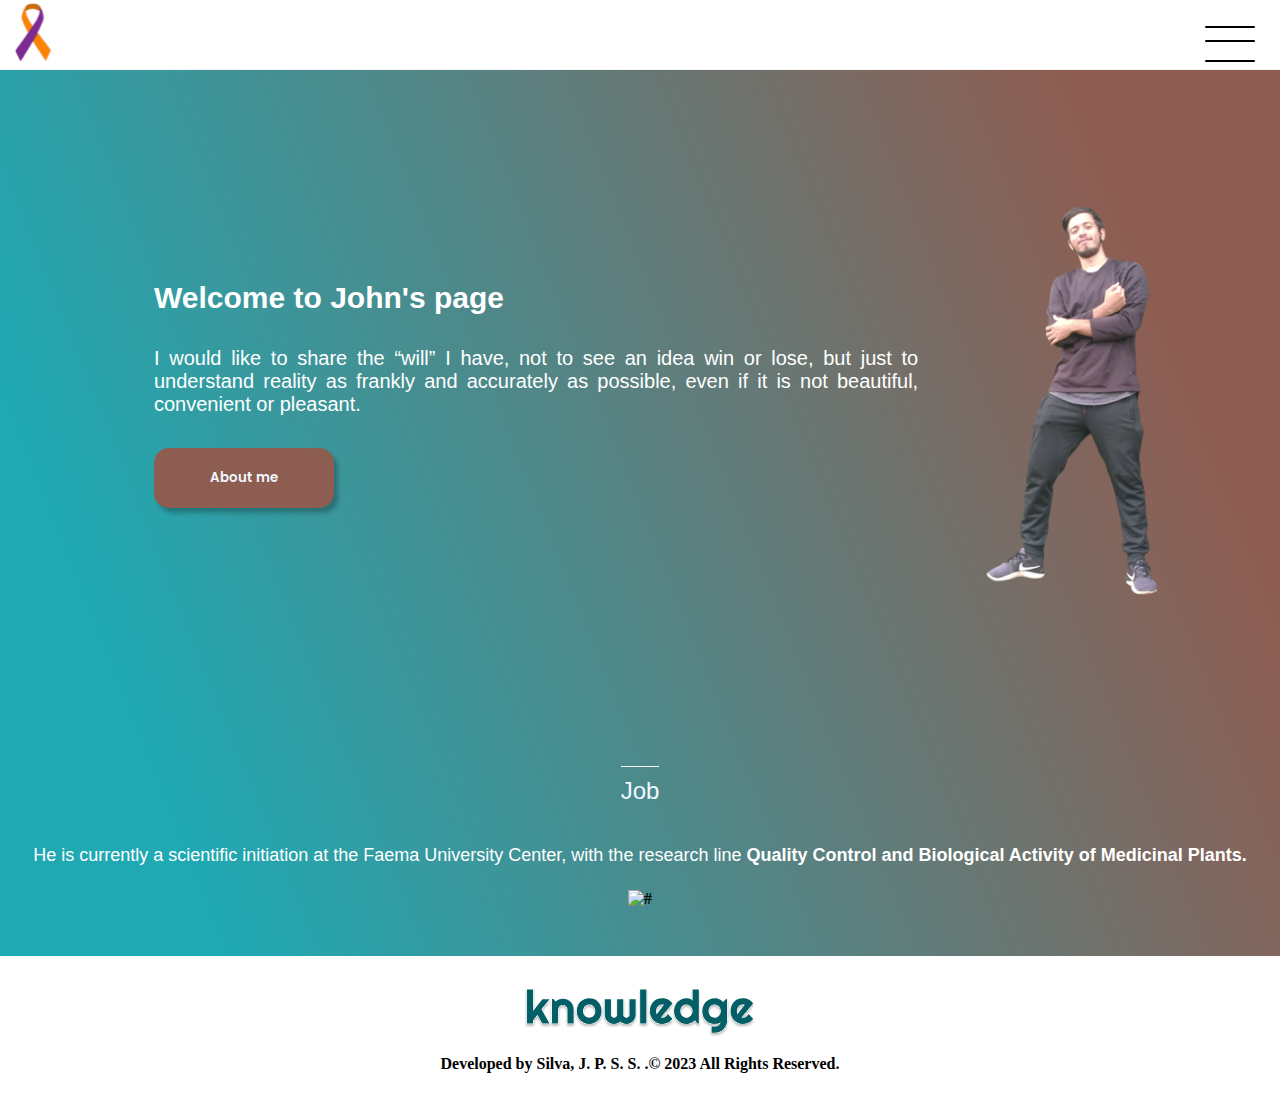
==== index.html @ 94915936 "Add files via upload" ====
<!DOCTYPE html>
<html lang="en">
<head>
    <meta charset="UTF-8">
    <meta http-equiv="X-UA-Compatible" content="IE=edge">
    <meta name="viewport" content="width=device-width, initial-scale=1.0">
    <link rel="stylesheet" type="text/css" href="css/style.css">
    <title>My Page</title>
</head>

<body>
    <header class="header-container">
        <div class="header">
            <div class="checkbox-container">
                <input type="checkbox" id="toggle">
                <label class="checkbox" for="toggle">
                    <div class="trace"></div>
                    <div class="trace"></div>
                    <div class="trace"></div>
                </label>
                <div class="menu"></div>
                <nav class="menu-items">
                    <ul>
                        <li>
                            <a href="index.html">Home</a>
                        </li>
                        <li>
                            <a href="projects.html">Projetos</a>
                        </li>
                        <li>
                            <a href="contacts.html">Contatos</a>
                        </li>
                    </ul>
                </nav>
            </div>
        </div>
    <img class="container-imagem"src="img/logo.svg" alt="logo">
<br>
    </header>

    <main class="conteudo">
        <section class="conteudo-principal">
            <div class="conteudo-principal-escrito">
                <h1 class="conteudo-principal-escrito-titulo">Welcome to John's page</h1>
                <h2 class="conteudo-principal-escrito-subtitulo">I would like to share the “will” I have, not to see an idea win or lose, but just to understand reality as frankly
                    and accurately as possible, even if it is not beautiful, convenient or pleasant.</h2>
                <button class="conteudo-principal-escrito-botao"><a href="about.html">About me</a></button>
            </div>
            <img class="conteudo-principal-imagem"src="img/background.svg" alt="background">
        </section>

        <section class="conteudo-secundario">
            <h3 class="conteudo-secundario-titulo">Job</h3>
            <p class="conteudo-secundario-paragrafo">He is currently a scientific initiation at the Faema University Center, with the research line <strong>Quality Control and Biological Activity of Medicinal Plants.<strong></p>
            <img class="conteudo-secundario-imagem" src="#" alt="#">
        </section>
    </main>

    <footer class="rodape">
        <img class="rodape-imagem" src="img/knowledge.svg">
        <br>
        <p class="rodape-texto"> Developed by <a href="https://github.com/Johnpauls3">Silva, J. P. S. S.</a> .&copy; 2023 All Rights Reserved.
    </footer>
</body>
</html>
---- css/style.css ----
@import url('https://fonts.googleapis.com/css2?family=Poppins&display=swap');

* {
    margin:0;
    padding: 0;
    box-sizing: border-box;
    text-decoration: none;
}

header {
    background-color:white;
}

body {
    font-size: 100%;
    background: linear-gradient(68.15deg, #1fa9b3 16.62%, #8E5D52 85.61%);
    box-shadow: 0px 4px 4px rgba(0, 0, 0, 0.25);
}
/* menu hambuguer */

.checkbox-container {
    display:flex;
    justify-content: center;
    align-items: center;
}

.checkbox {
    height: 100px;
    width: 100px;
    position: absolute;
    right: 0;
    top:0;
    display: flex;
    justify-content: center;
    cursor:pointer;
    z-index:9999;
    transition: 400ms ease-in-out 0s;
}

.checkbox .trace {
    width: 50px;
    height: 2px;
    background-color: black;
    position: absolute;
    border-radius: 4px;
    transition: 0.5s ease-in-out;
}

.checkbox .trace:nth-child(1) {
    top:26px;
    transform: rotate(0);
}

.checkbox .trace:nth-child(2) {
    top:40px;
    transform:rotate(0);
}

.checkbox .trace:nth-child(3) {
    top:60px;
    transform: rotate(0);
}

#toggle {
    display: none;
}

/* menu */

.menu {
    position: absolute;
    top:28px;
    right:30px;
    background-color: transparent;
    height: 4px;
    width: 10px;
    border-radius: 50%;
    box-shadow: 0px 0px 0px 0px white;
    z-index:-1;
    transition: 400ms ease-in-out 0s; 
}

.menu-items {
    position: fixed;
    top:0;
    left:0;
    width: 100%;
    height: 100vh;
    display: flex;
    justify-content: center;
    align-items: center;
    z-index:2;
    opacity: 0;
    visibility: hidden;
    transition: 400ms ease-in-out 0s;
}
.menu-items ul {
    list-style-type: none;
}

.menu-items ul li a{
    margin: 10px 0;
    color:black;
    text-decoration: none;
    text-transform: uppercase;
    letter-spacing: 4px;
    font-size:40px;
    font-family: Arial, Helvetica, sans-serif;
}

.menu-items ul li a:hover {
    color:red;
}

/* animação do menu */

#toggle:checked + .checkbox .trace:nth-child(1) {
    transform:rotate(45deg);
    top:47px;
}

#toggle:checked + .checkbox .trace:nth-child(2) {
    transform:translate(-100px);
    width:30px;
    visibility: hidden;
    opacity:0;
}

#toggle:checked + .checkbox .trace:nth-child(3) {
    transform:rotate(-45deg);
    top: 48px;
}

#toggle:checked + .checkbox {
    background-color:#8E5D52;
}


#toggle:checked ~ .menu {
    box-shadow: 0px 0px 0px 100vmax #8E5D52;
    z-index: 1;
}

#toggle:checked ~ .menu-items {
    visibility: visible;
    opacity: 1;
}


.conteudo {
    margin-bottom: 48px;
    border-top: 0.4px solid whitesmoke;
}

.conteudo-principal {
    display: flex;
    flex-direction: row;
    align-items: center;
    padding:24px;
    justify-content: space-around;
}

.conteudo-principal-escrito {
    display: flex;
    flex-direction: column;
    gap: 32px;
}
.conteudo-principal-escrito-titulo {
    font-family:Arial;
    font-weight: 600;
    font-size: 30px;
    color:white;
    margin-left: 130px;
}

.conteudo-principal-escrito-subtitulo {
    font-family:Arial;
    font-weight: 200;
    font-size: 20px;
    color:white;
    text-align: justify;
    margin-left: 130px;
}

.conteudo-principal-escrito-botao {
    background-color: #8E5D52;
    color:whitesmoke;
    width: 180px;
    height: 60px;
    border: none;
    box-shadow: 4px 5px 4px rgba(0, 0, 0, 0.25);
    border-radius: 15px;
    font-family: 'Poppins';
    font-weight: 600;
    font-size: 800;
    color:black;
    margin-left: 130px;
}

.conteudo-principal-escrito-botao a{
    color:aliceblue;
}
.conteudo-principal-escrito-botao:hover {
    background-color:#035E65;
}


.conteudo-principal-imagem {
    height: 600px;
}

.conteudo-secundario {
    display:flex;
    flex-direction: column;
    align-items: center;
    gap:24px;
    margin-top:48px;
}

.conteudo-secundario-titulo {
    border-top: 0.4px solid white;
    padding-top: 10px;
    font-family: Arial, Helvetica, sans-serif;
    font-weight: 400;
    font-size: 24px;
    color:aliceblue;
    margin-bottom: 16px;
}

.conteudo-secundario-paragrafo {
    font-family: Arial, Helvetica, sans-serif;
    font-weight: 400;
    font-size: 18px;
    color: white;
    text-align: center;
}

.rodape {
    padding: 32px;
    border-top: 0.4px solid white;
}

.rodape-imagem {
    height: 48px;
    display: block;
    margin: 0 auto;
}
a:hover {
    color: #b13030 !important;
}
.contatos {
    padding: 4px;
    float:none;
    margin-left: 0px;
    margin-right: 0px;
    margin-top: 50px;
    word-spacing: 0;
}
.contatos-textos {
    margin-bottom: 410px;
    font-weight: 100;
    font-size: 25px;
    text-align:center;
}

.contatos-textos a {
    color:whitesmoke;
}

.contatos-todos {
    text-align: center;
    color: whitesmoke;
    font-size:30px;
    margin-bottom: 40px;
}

.rodape {
    background-color: white;
}
.rodape-texto {
    text-align: center;
    color: black;
}
.rodape-texto a {
    text-align: center;
    color:black;
}

.rodape-texto:hover a {
    color:red;
}

/* sobre mim */

.sobre-secundario {
    font-size:20px;
    text-align: justify;
    margin: 0;
    margin-left: 100px;
    margin-right: 100px;
    color:whitesmoke;
}
.sobre-secundario-titulo {
    text-align: center;
    margin-bottom: 30px;
}
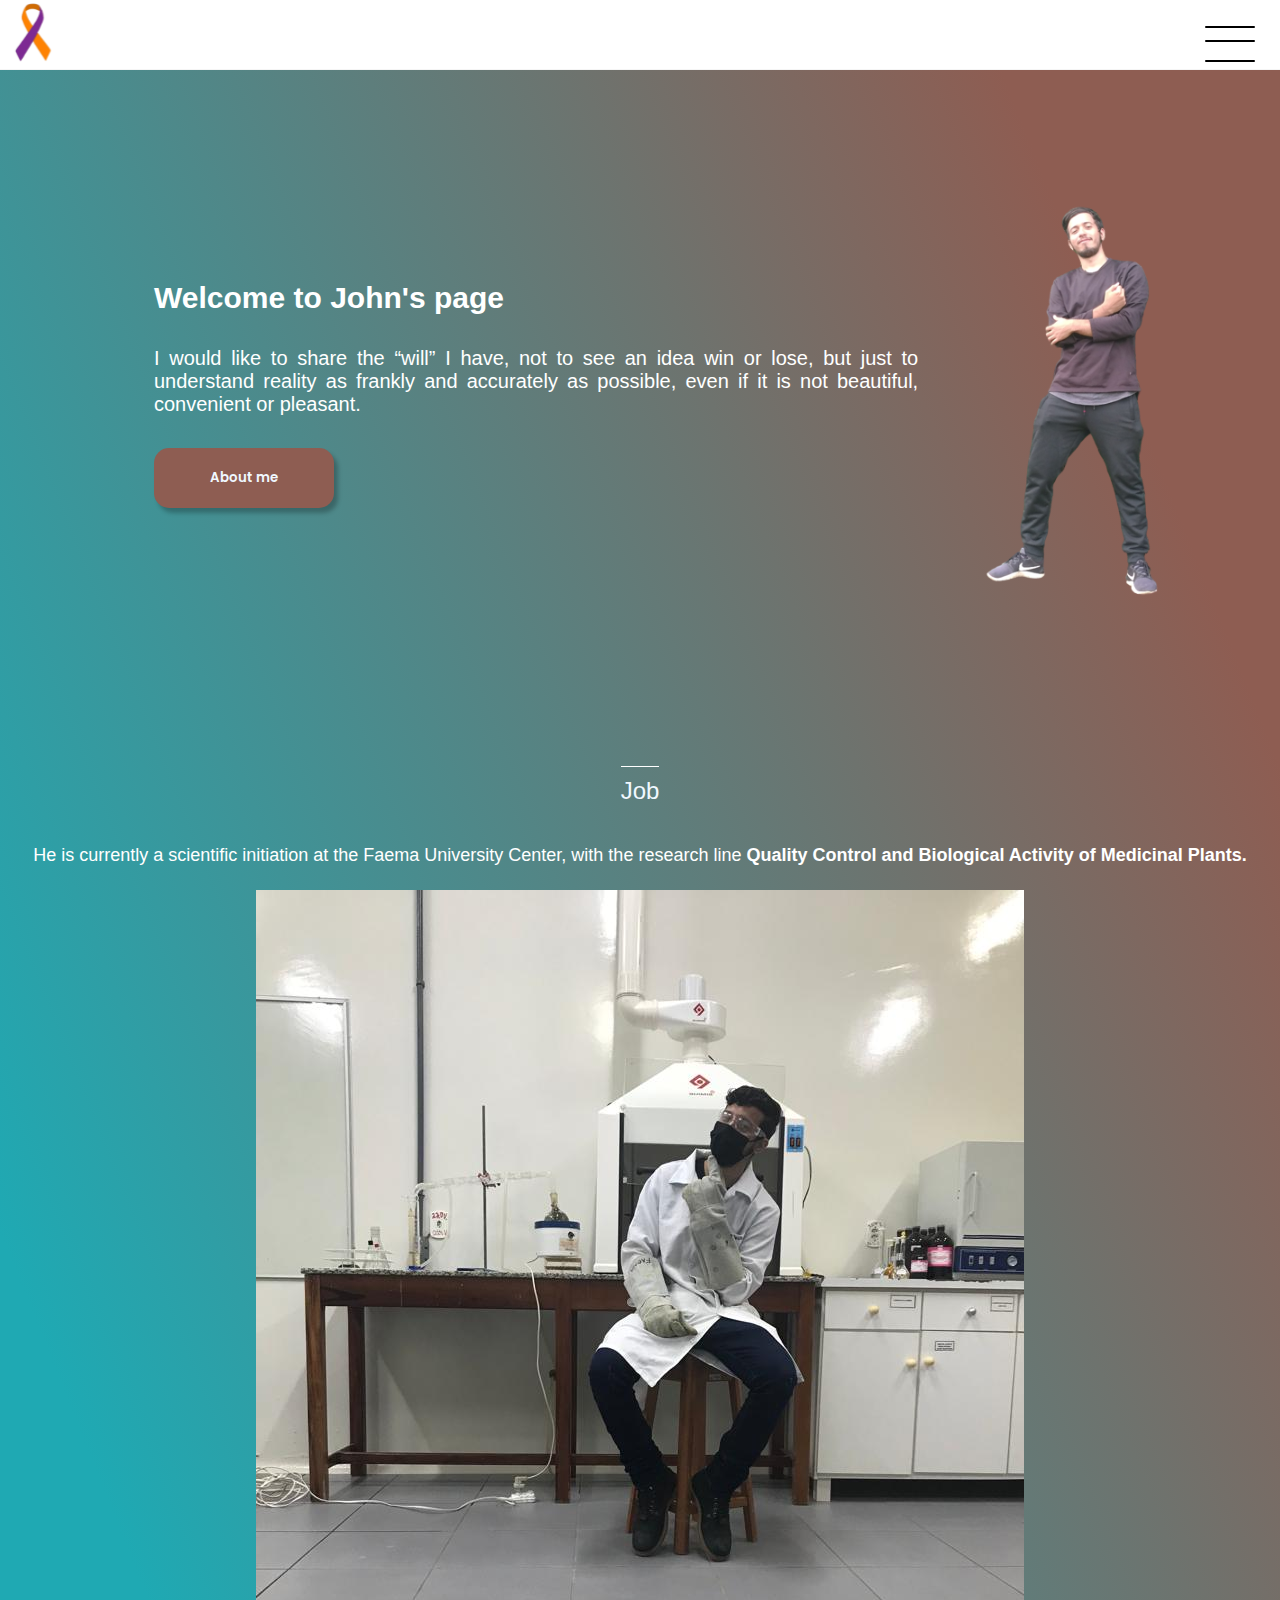
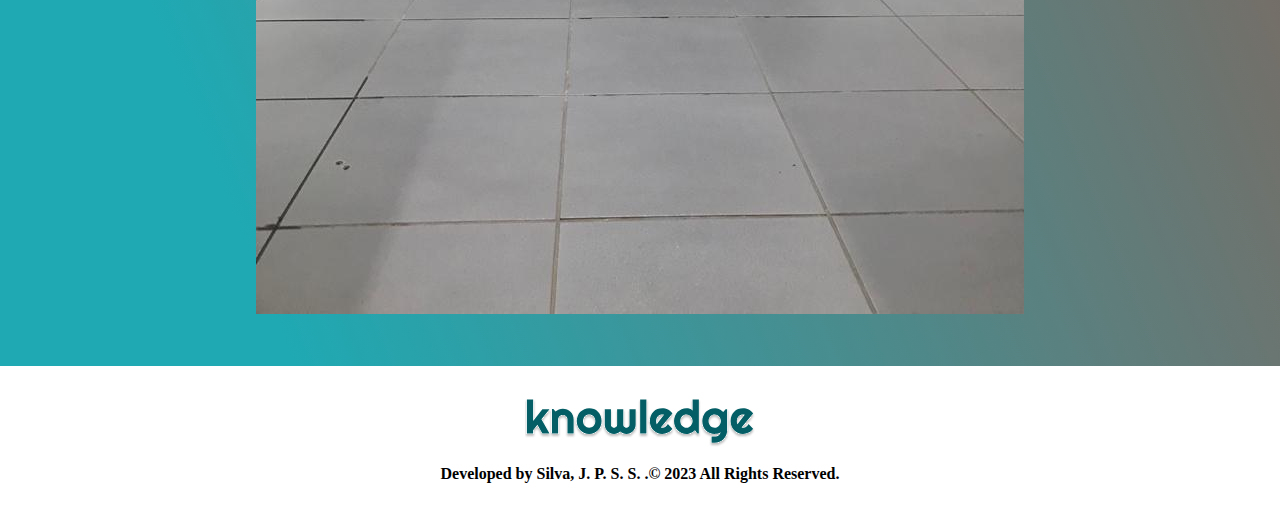
==== commit 0959a3c1: "Update index.html" ====
--- a/index.html
+++ b/index.html
@@ -5,7 +5,7 @@
     <meta http-equiv="X-UA-Compatible" content="IE=edge">
     <meta name="viewport" content="width=device-width, initial-scale=1.0">
     <link rel="stylesheet" type="text/css" href="css/style.css">
-    <title>My Page</title>
+    <title>John's page</title>
 </head>
 
 <body>
@@ -52,7 +52,7 @@
         <section class="conteudo-secundario">
             <h3 class="conteudo-secundario-titulo">Job</h3>
             <p class="conteudo-secundario-paragrafo">He is currently a scientific initiation at the Faema University Center, with the research line <strong>Quality Control and Biological Activity of Medicinal Plants.<strong></p>
-            <img class="conteudo-secundario-imagem" src="#" alt="#">
+            <img class="conteudo-secundario-imagem" src="img/lab.jpeg" alt="laboratorio">
         </section>
     </main>
 
@@ -62,4 +62,4 @@
         <p class="rodape-texto"> Developed by <a href="https://github.com/Johnpauls3">Silva, J. P. S. S.</a> .&copy; 2023 All Rights Reserved.
     </footer>
 </body>
-</html>+</html>
--- a/css/style.css
+++ b/css/style.css
@@ -257,10 +257,13 @@
     word-spacing: 0;
 }
 .contatos-textos {
-    margin-bottom: 410px;
+    /* margin-bottom: 200px; */
+    margin-top: 50px;
     font-weight: 100;
     font-size: 25px;
     text-align:center;
+    margin-bottom: 4rem;
+    justify-content: space-around;
 }
 
 .contatos-textos a {
@@ -303,4 +306,4 @@
 .sobre-secundario-titulo {
     text-align: center;
     margin-bottom: 30px;
-}+}
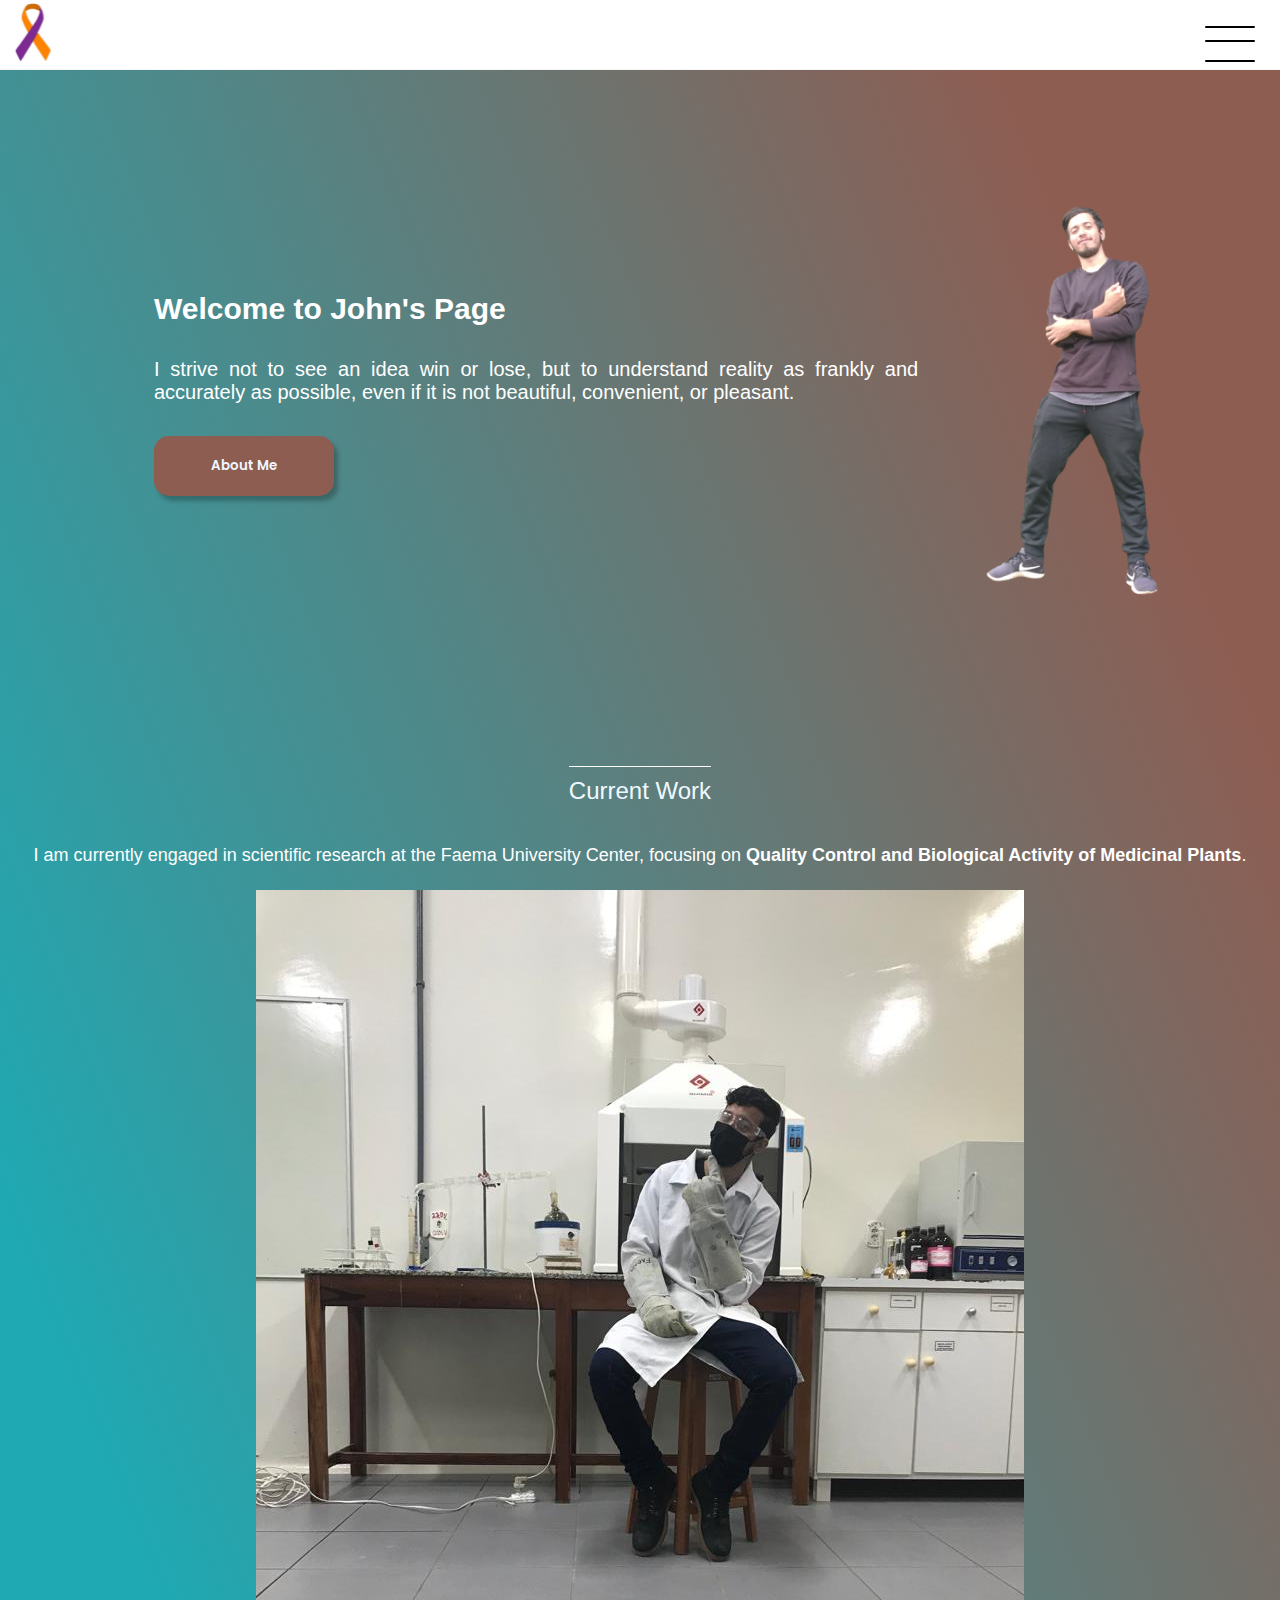
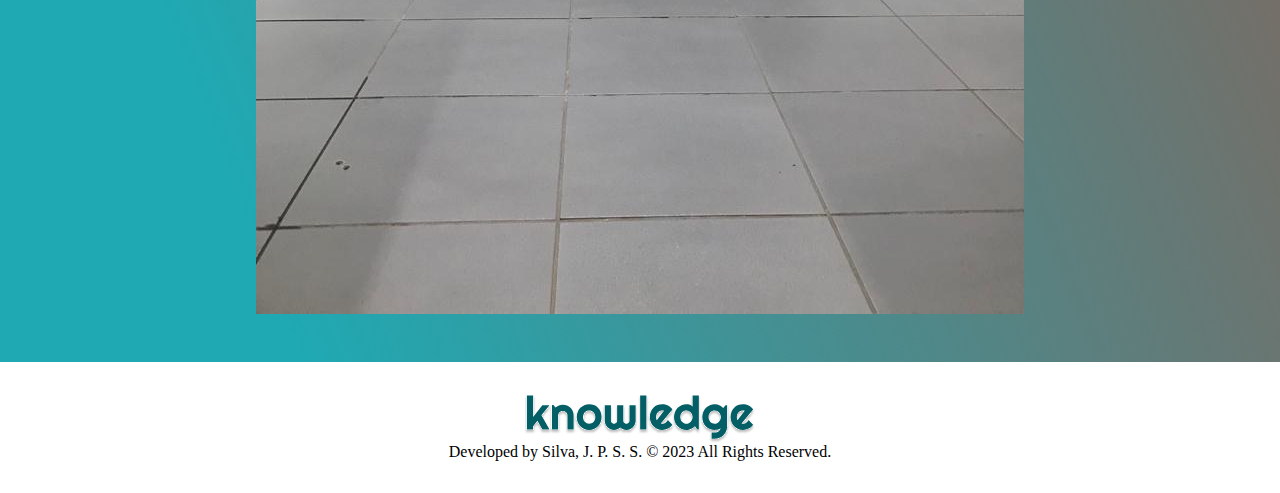
==== commit 7f7be517: "Update index.html" ====
--- a/index.html
+++ b/index.html
@@ -5,7 +5,7 @@
     <meta http-equiv="X-UA-Compatible" content="IE=edge">
     <meta name="viewport" content="width=device-width, initial-scale=1.0">
     <link rel="stylesheet" type="text/css" href="css/style.css">
-    <title>John's page</title>
+    <title>John's Page</title>
 </head>
 
 <body>
@@ -18,48 +18,38 @@
                     <div class="trace"></div>
                     <div class="trace"></div>
                 </label>
-                <div class="menu"></div>
                 <nav class="menu-items">
                     <ul>
-                        <li>
-                            <a href="index.html">Home</a>
-                        </li>
-                        <li>
-                            <a href="projects.html">Projetos</a>
-                        </li>
-                        <li>
-                            <a href="contacts.html">Contatos</a>
-                        </li>
+                        <li><a href="index.html">Home</a></li>
+                        <li><a href="projects.html">Projects</a></li>
+                        <li><a href="contacts.html">Contact</a></li>
                     </ul>
                 </nav>
             </div>
         </div>
-    <img class="container-imagem"src="img/logo.svg" alt="logo">
-<br>
+        <img class="container-imagem" src="img/logo.svg" alt="logo">
     </header>
 
     <main class="conteudo">
         <section class="conteudo-principal">
             <div class="conteudo-principal-escrito">
-                <h1 class="conteudo-principal-escrito-titulo">Welcome to John's page</h1>
-                <h2 class="conteudo-principal-escrito-subtitulo">I would like to share the “will” I have, not to see an idea win or lose, but just to understand reality as frankly
-                    and accurately as possible, even if it is not beautiful, convenient or pleasant.</h2>
-                <button class="conteudo-principal-escrito-botao"><a href="about.html">About me</a></button>
+                <h1 class="conteudo-principal-escrito-titulo">Welcome to John's Page</h1>
+                <h2 class="conteudo-principal-escrito-subtitulo">I strive not to see an idea win or lose, but to understand reality as frankly and accurately as possible, even if it is not beautiful, convenient, or pleasant.</h2>
+                <button class="conteudo-principal-escrito-botao"><a href="about.html">About Me</a></button>
             </div>
-            <img class="conteudo-principal-imagem"src="img/background.svg" alt="background">
+            <img class="conteudo-principal-imagem" src="img/background.svg" alt="background">
         </section>
 
         <section class="conteudo-secundario">
-            <h3 class="conteudo-secundario-titulo">Job</h3>
-            <p class="conteudo-secundario-paragrafo">He is currently a scientific initiation at the Faema University Center, with the research line <strong>Quality Control and Biological Activity of Medicinal Plants.<strong></p>
-            <img class="conteudo-secundario-imagem" src="img/lab.jpeg" alt="laboratorio">
+            <h3 class="conteudo-secundario-titulo">Current Work</h3>
+            <p class="conteudo-secundario-paragrafo">I am currently engaged in scientific research at the Faema University Center, focusing on <strong>Quality Control and Biological Activity of Medicinal Plants</strong>.</p>
+            <img class="conteudo-secundario-imagem" src="img/lab.jpeg" alt="laboratory">
         </section>
     </main>
 
     <footer class="rodape">
-        <img class="rodape-imagem" src="img/knowledge.svg">
-        <br>
-        <p class="rodape-texto"> Developed by <a href="https://github.com/Johnpauls3">Silva, J. P. S. S.</a> .&copy; 2023 All Rights Reserved.
+        <img class="rodape-imagem" src="img/knowledge.svg" alt="knowledge">
+        <p class="rodape-texto">Developed by <a href="https://github.com/Johnpauls3">Silva, J. P. S. S.</a> &copy; 2023 All Rights Reserved.</p>
     </footer>
 </body>
 </html>
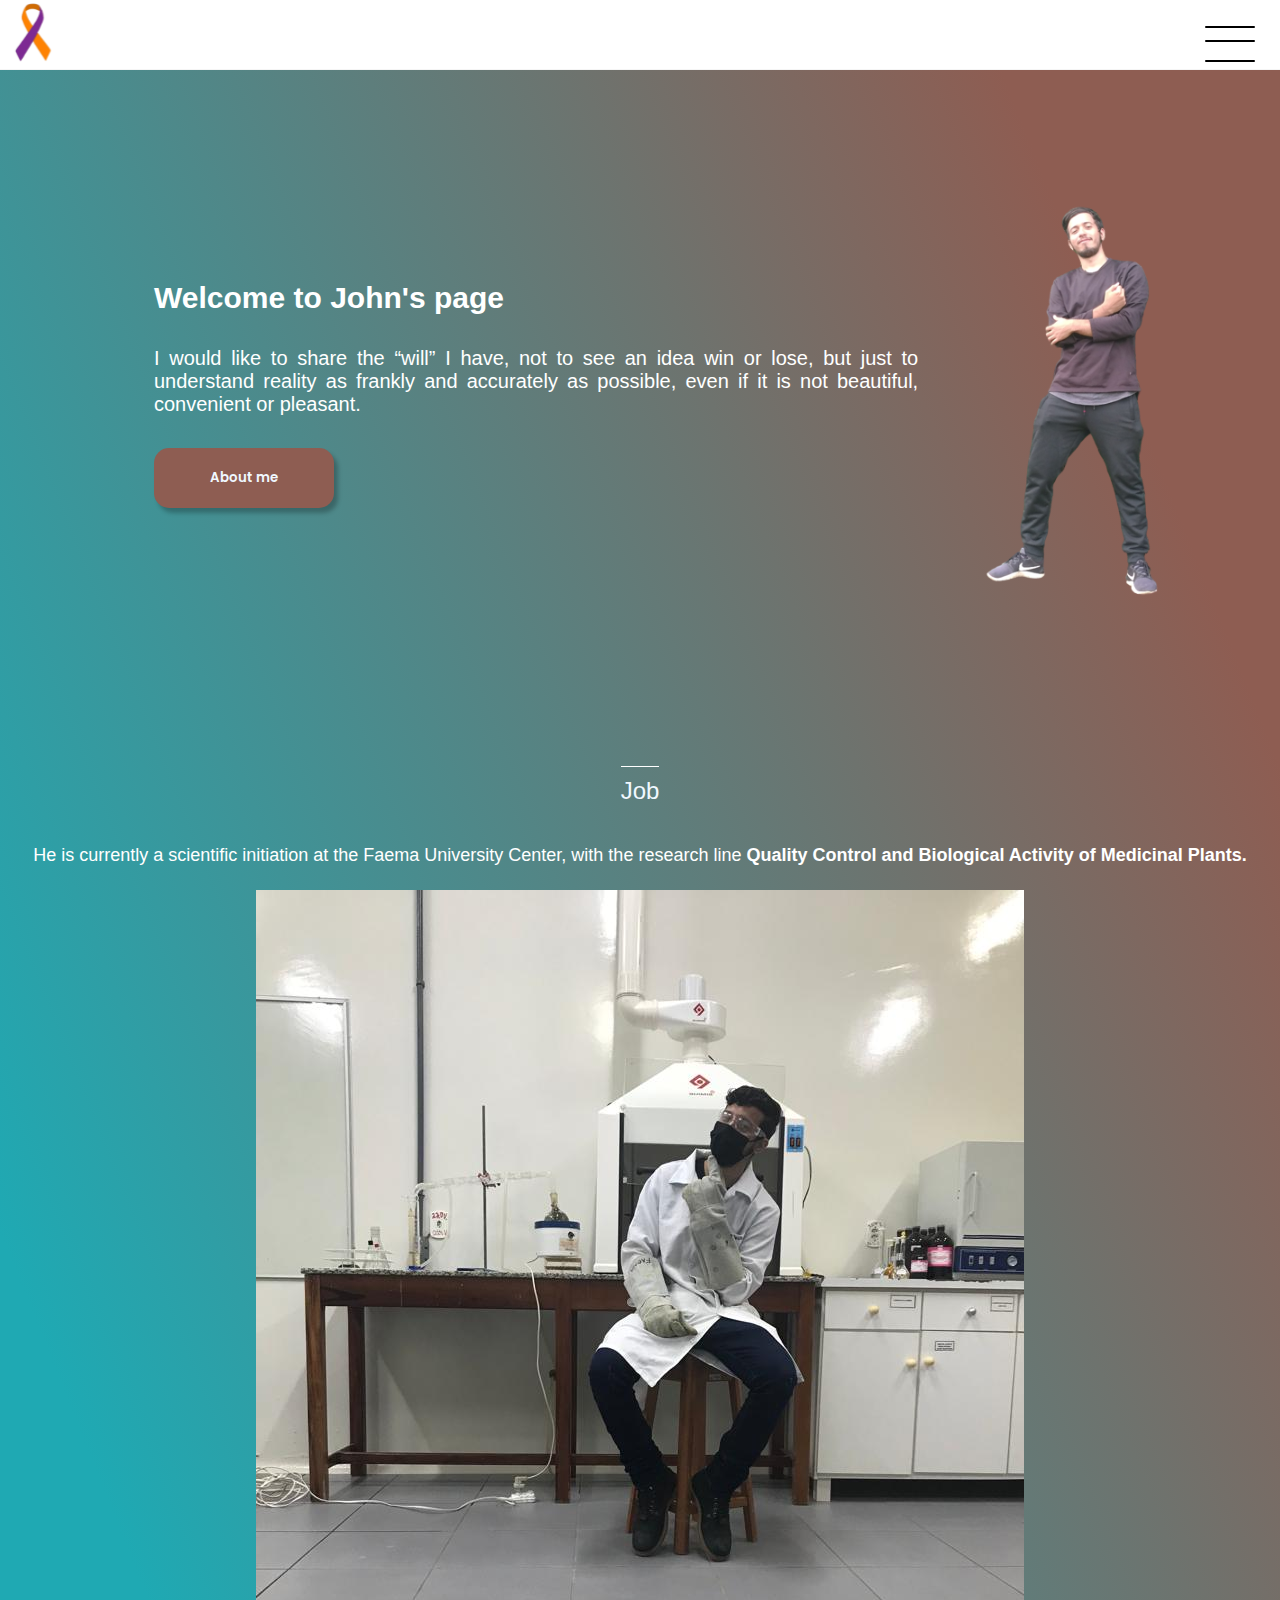
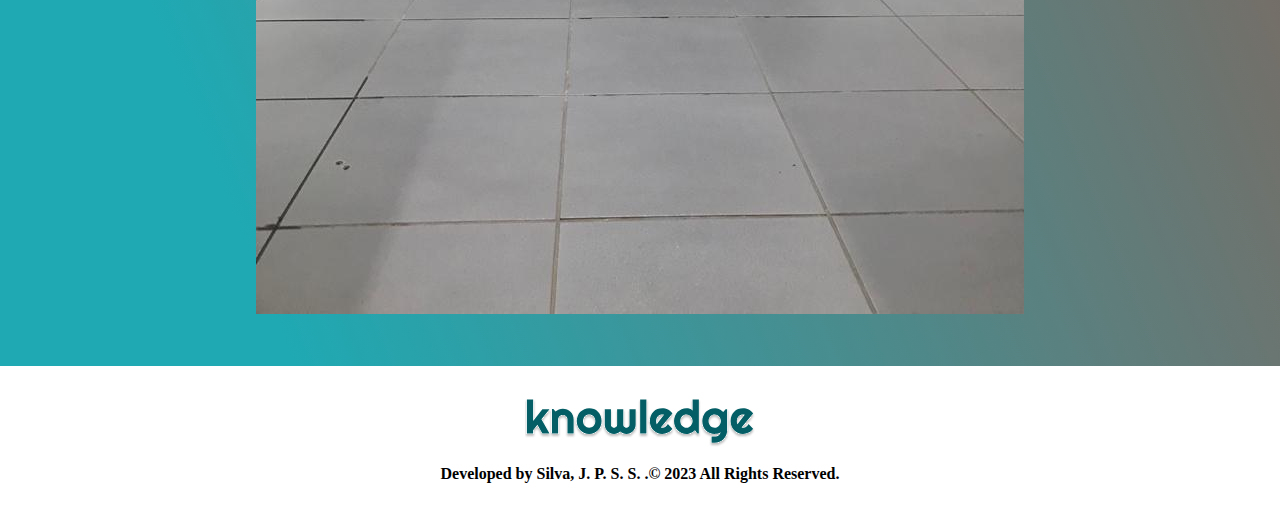
==== commit e40d7798: "Update index.html" ====
--- a/index.html
+++ b/index.html
@@ -5,7 +5,7 @@
     <meta http-equiv="X-UA-Compatible" content="IE=edge">
     <meta name="viewport" content="width=device-width, initial-scale=1.0">
     <link rel="stylesheet" type="text/css" href="css/style.css">
-    <title>John's Page</title>
+    <title>John's page</title>
 </head>
 
 <body>
@@ -18,38 +18,48 @@
                     <div class="trace"></div>
                     <div class="trace"></div>
                 </label>
+                <div class="menu"></div>
                 <nav class="menu-items">
                     <ul>
-                        <li><a href="index.html">Home</a></li>
-                        <li><a href="projects.html">Projects</a></li>
-                        <li><a href="contacts.html">Contact</a></li>
+                        <li>
+                            <a href="index.html">Home</a>
+                        </li>
+                        <li>
+                            <a href="projects.html">Projetos</a>
+                        </li>
+                        <li>
+                            <a href="contacts.html">Contatos</a>
+                        </li>
                     </ul>
                 </nav>
             </div>
         </div>
-        <img class="container-imagem" src="img/logo.svg" alt="logo">
+    <img class="container-imagem"src="img/logo.svg" alt="logo">
+<br>
     </header>
 
     <main class="conteudo">
         <section class="conteudo-principal">
             <div class="conteudo-principal-escrito">
-                <h1 class="conteudo-principal-escrito-titulo">Welcome to John's Page</h1>
-                <h2 class="conteudo-principal-escrito-subtitulo">I strive not to see an idea win or lose, but to understand reality as frankly and accurately as possible, even if it is not beautiful, convenient, or pleasant.</h2>
-                <button class="conteudo-principal-escrito-botao"><a href="about.html">About Me</a></button>
+                <h1 class="conteudo-principal-escrito-titulo">Welcome to John's page</h1>
+                <h2 class="conteudo-principal-escrito-subtitulo">I would like to share the “will” I have, not to see an idea win or lose, but just to understand reality as frankly
+                    and accurately as possible, even if it is not beautiful, convenient or pleasant.</h2>
+                <button class="conteudo-principal-escrito-botao"><a href="about.html">About me</a></button>
             </div>
-            <img class="conteudo-principal-imagem" src="img/background.svg" alt="background">
+            <img class="conteudo-principal-imagem"src="img/background.svg" alt="background">
         </section>
 
         <section class="conteudo-secundario">
-            <h3 class="conteudo-secundario-titulo">Current Work</h3>
-            <p class="conteudo-secundario-paragrafo">I am currently engaged in scientific research at the Faema University Center, focusing on <strong>Quality Control and Biological Activity of Medicinal Plants</strong>.</p>
-            <img class="conteudo-secundario-imagem" src="img/lab.jpeg" alt="laboratory">
+            <h3 class="conteudo-secundario-titulo">Job</h3>
+            <p class="conteudo-secundario-paragrafo">He is currently a scientific initiation at the Faema University Center, with the research line <strong>Quality Control and Biological Activity of Medicinal Plants.<strong></p>
+            <img class="conteudo-secundario-imagem" src="img/lab.jpeg" alt="laboratorio">
         </section>
     </main>
 
     <footer class="rodape">
-        <img class="rodape-imagem" src="img/knowledge.svg" alt="knowledge">
-        <p class="rodape-texto">Developed by <a href="https://github.com/Johnpauls3">Silva, J. P. S. S.</a> &copy; 2023 All Rights Reserved.</p>
+        <img class="rodape-imagem" src="img/knowledge.svg">
+        <br>
+        <p class="rodape-texto"> Developed by <a href="https://github.com/Johnpauls3">Silva, J. P. S. S.</a> .&copy; 2023 All Rights Reserved.
     </footer>
 </body>
 </html>
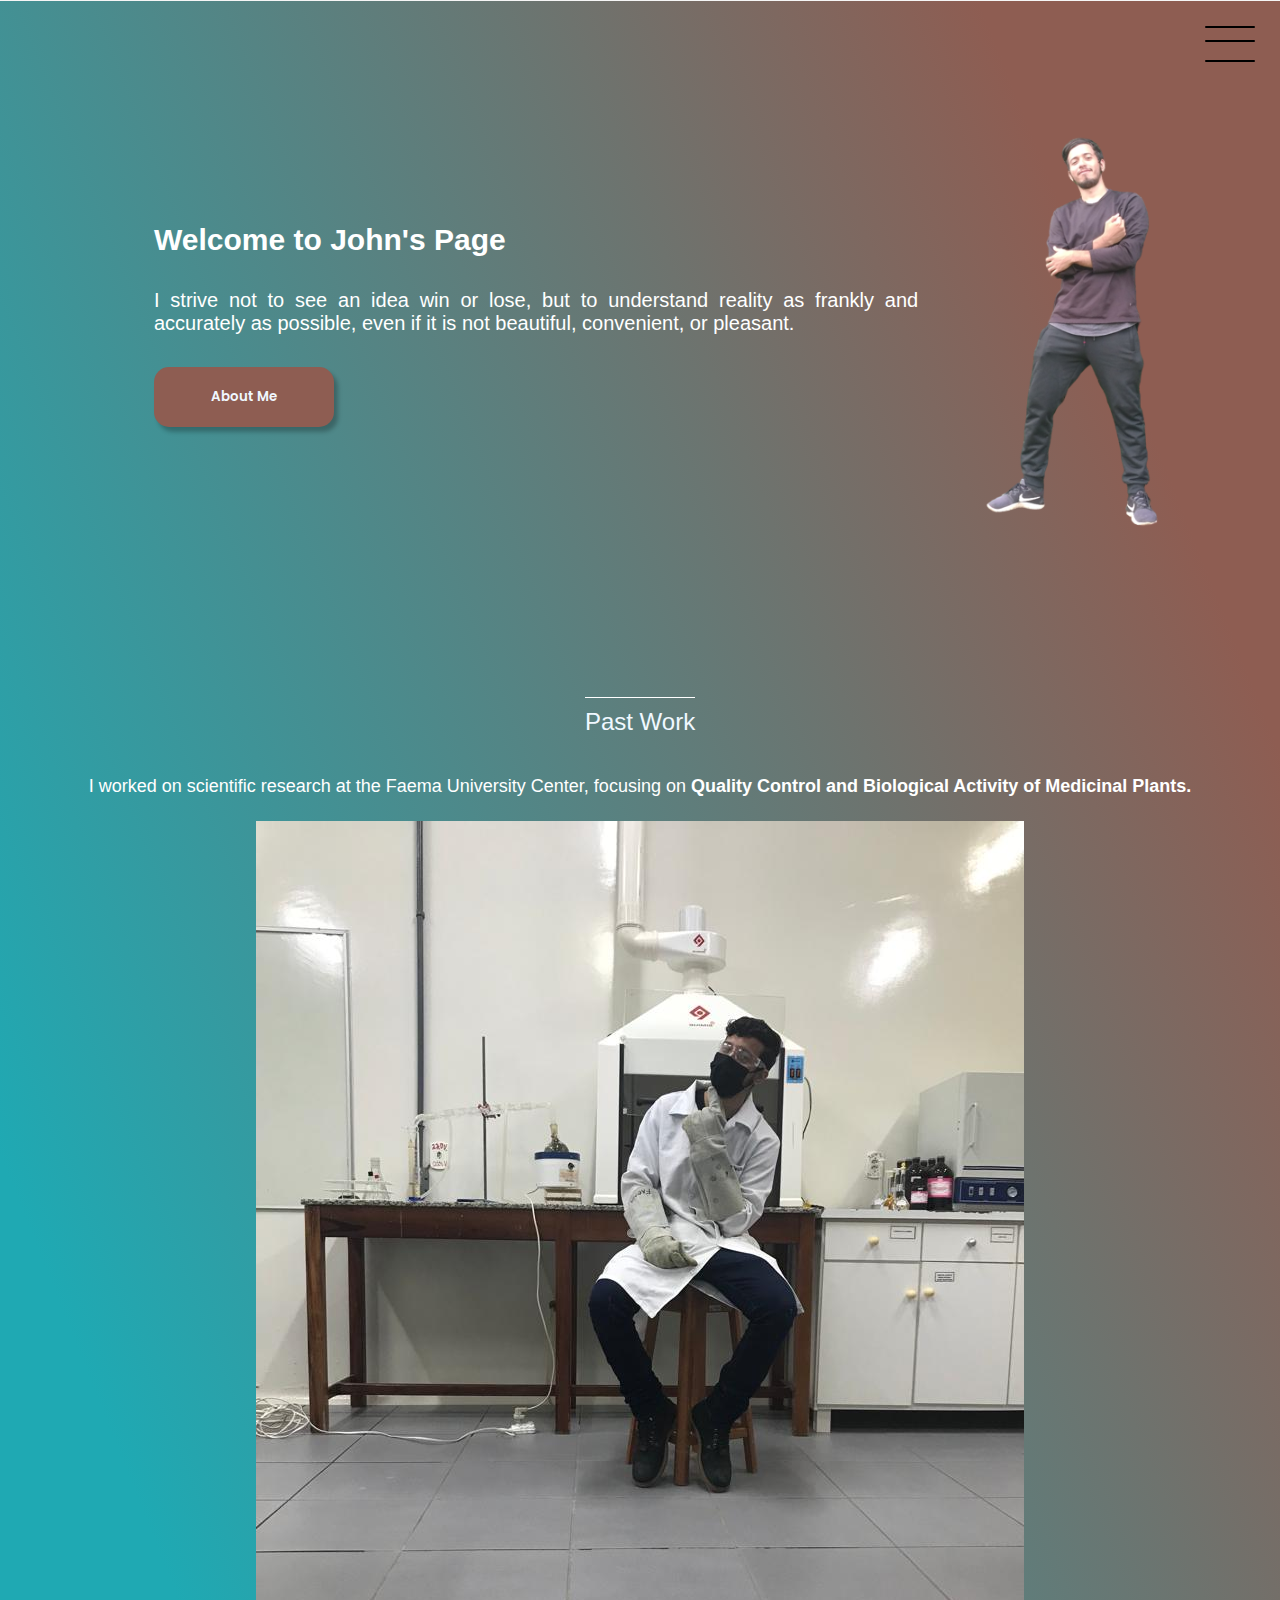
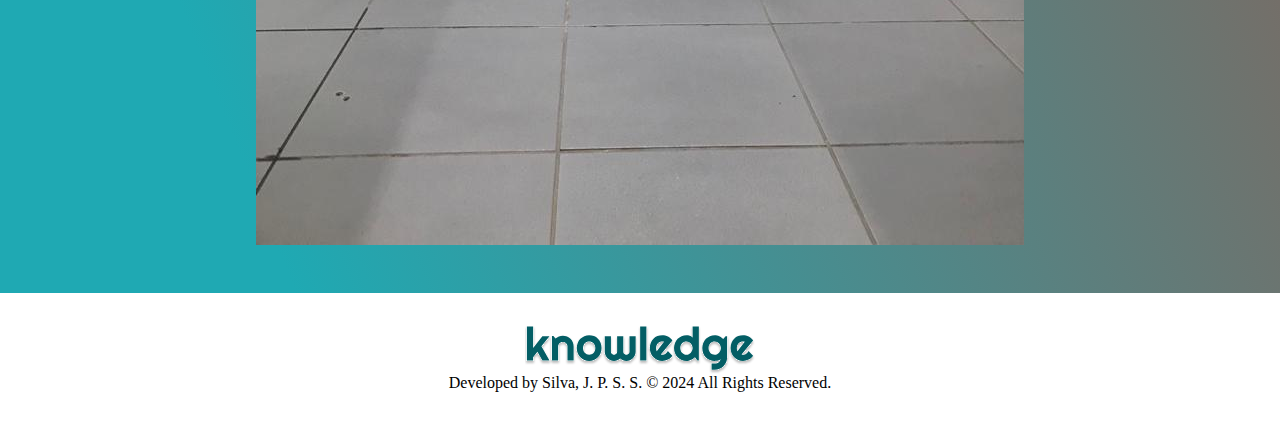
==== commit 100b9a7a: "Update index.html" ====
--- a/index.html
+++ b/index.html
@@ -5,7 +5,7 @@
     <meta http-equiv="X-UA-Compatible" content="IE=edge">
     <meta name="viewport" content="width=device-width, initial-scale=1.0">
     <link rel="stylesheet" type="text/css" href="css/style.css">
-    <title>John's page</title>
+    <title>John's Page</title>
 </head>
 
 <body>
@@ -18,48 +18,39 @@
                     <div class="trace"></div>
                     <div class="trace"></div>
                 </label>
-                <div class="menu"></div>
                 <nav class="menu-items">
                     <ul>
-                        <li>
-                            <a href="index.html">Home</a>
-                        </li>
-                        <li>
-                            <a href="projects.html">Projetos</a>
-                        </li>
-                        <li>
-                            <a href="contacts.html">Contatos</a>
-                        </li>
+                        <li><a href="index.html">Home</a></li>
+                        <li><a href="projects.html">Projects</a></li>
+                        <li><a href="contacts.html">Contact</a></li>
                     </ul>
                 </nav>
             </div>
         </div>
-    <img class="container-imagem"src="img/logo.svg" alt="logo">
-<br>
+        <!-- <img class="container-imagem" src="img/logo.svg" alt="logo"> -->
     </header>
 
     <main class="conteudo">
         <section class="conteudo-principal">
             <div class="conteudo-principal-escrito">
-                <h1 class="conteudo-principal-escrito-titulo">Welcome to John's page</h1>
-                <h2 class="conteudo-principal-escrito-subtitulo">I would like to share the “will” I have, not to see an idea win or lose, but just to understand reality as frankly
-                    and accurately as possible, even if it is not beautiful, convenient or pleasant.</h2>
-                <button class="conteudo-principal-escrito-botao"><a href="about.html">About me</a></button>
+                <h1 class="conteudo-principal-escrito-titulo">Welcome to John's Page</h1>
+                <h2 class="conteudo-principal-escrito-subtitulo">I strive not to see an idea win or lose, but to understand reality as frankly and accurately as possible, even if it is not beautiful, convenient, or pleasant.</h2>
+                <button class="conteudo-principal-escrito-botao"><a href="about.html">About Me</a></button>
             </div>
-            <img class="conteudo-principal-imagem"src="img/background.svg" alt="background">
+            <img class="conteudo-principal-imagem" src="img/background.svg" alt="background">
         </section>
 
         <section class="conteudo-secundario">
-            <h3 class="conteudo-secundario-titulo">Job</h3>
-            <p class="conteudo-secundario-paragrafo">He is currently a scientific initiation at the Faema University Center, with the research line <strong>Quality Control and Biological Activity of Medicinal Plants.<strong></p>
-            <img class="conteudo-secundario-imagem" src="img/lab.jpeg" alt="laboratorio">
+            <h3 class="conteudo-secundario-titulo">Past Work</h3>
+            <p class="conteudo-secundario-paragrafo">I worked on scientific research at the Faema University Center, focusing on <strong>Quality Control and Biological Activity of Medicinal Plants.</strong></p>
+            <img class="conteudo-secundario-imagem" src="img/lab.jpeg" alt="laboratory">
         </section>
     </main>
 
     <footer class="rodape">
-        <img class="rodape-imagem" src="img/knowledge.svg">
-        <br>
-        <p class="rodape-texto"> Developed by <a href="https://github.com/Johnpauls3">Silva, J. P. S. S.</a> .&copy; 2023 All Rights Reserved.
+        <img class="rodape-imagem" src="img/knowledge.svg" alt="knowledge">
+        <p class="rodape-texto">Developed by <a href="https://github.com/Johnpauls3">Silva, J. P. S. S.</a> &copy; 2024 All Rights Reserved.</p>
     </footer>
 </body>
 </html>
+
